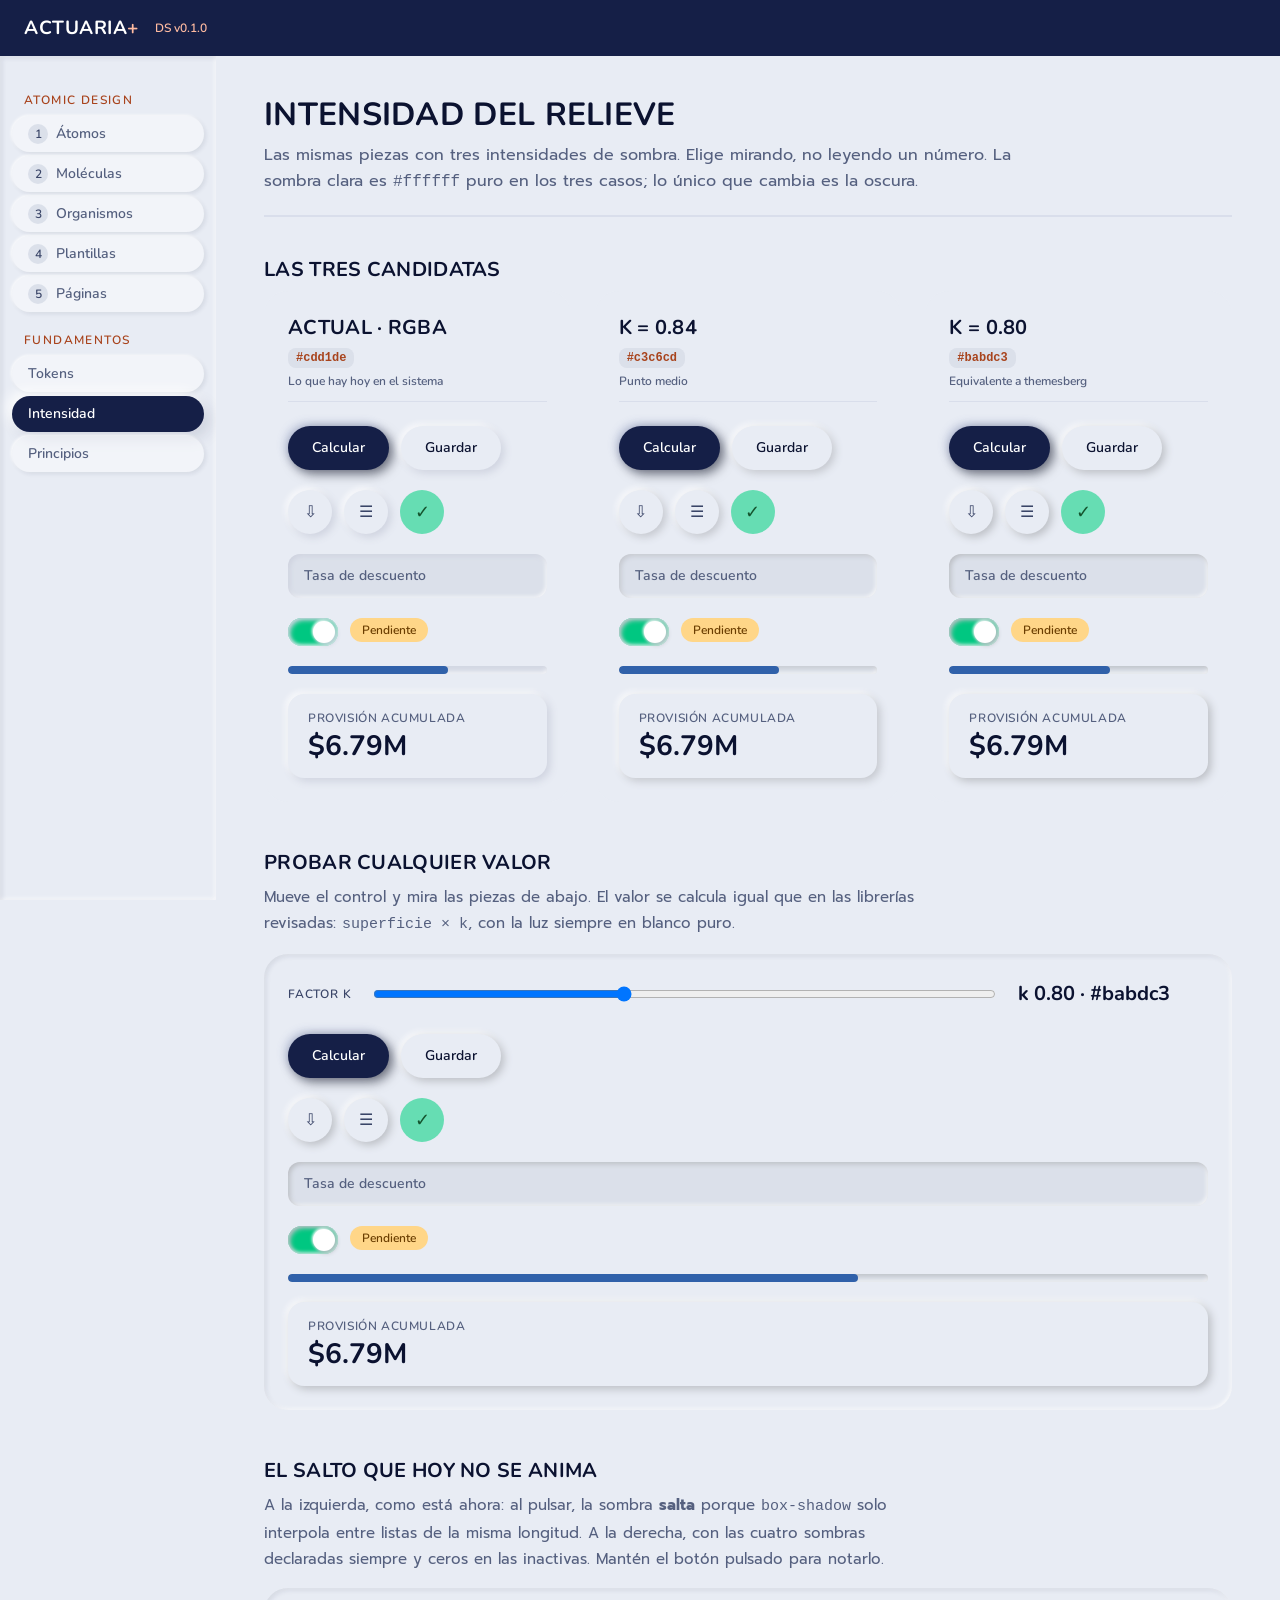
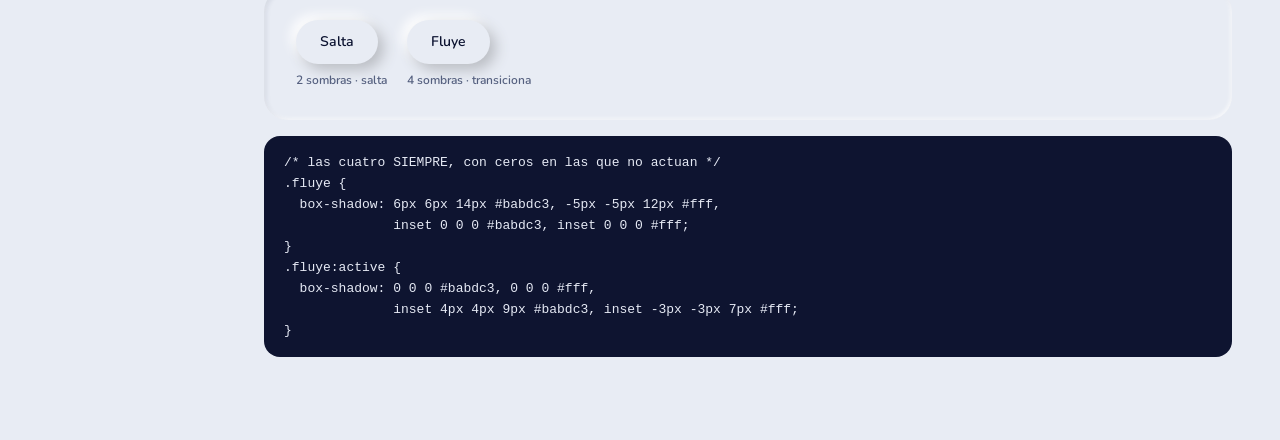
==== pages/00-intensidad.html @ 0835446d "docs: laboratorio de intensidad del relieve para decidir mirando Las mismas piezas (boton, icono, me" ====
<!doctype html>
<html lang="es">
<head>
<meta charset="utf-8">
<meta name="viewport" content="width=device-width, initial-scale=1">
<title>Intensidad · Actuaria+ Design System</title>
<link rel="preconnect" href="https://fonts.googleapis.com">
<link rel="preconnect" href="https://fonts.gstatic.com" crossorigin>
<link href="https://fonts.googleapis.com/css2?family=Nunito:wght@400;600;700;800;900&family=Prompt:wght@300;400;500;700&display=swap" rel="stylesheet">
<link rel="stylesheet" href="../css/00b-fuentes.css?v=eaa7ce03">
<link rel="stylesheet" href="../css/00-reset.css?v=e9a6c5a0">
<link rel="stylesheet" href="../css/01-tokens.css?v=1bdbc725">
<link rel="stylesheet" href="../css/02-atomos.css?v=1ed3111b">
<link rel="stylesheet" href="../css/90-escaparate.css?v=47f1fb61">
</head>
<body>
<a class="sr-only" href="#principal">Saltar al contenido</a>
<header class="esc-topbar">
  <a class="esc-marca" href="../index.html">ACTUARIA<span>+</span></a>
  <span class="esc-version">DS v0.1.0</span>
</header>
<div class="esc-shell">
  <nav class="esc-nav" aria-label="Capas del design system">
    <span class="esc-nav-tit">Atomic Design</span>
    <a class="esc-nav-link" href="../pages/01-atomos.html" data-capa="1"><b>1</b> Átomos</a>
    <a class="esc-nav-link" href="../pages/02-moleculas.html" data-capa="2"><b>2</b> Moléculas</a>
    <a class="esc-nav-link" href="../pages/03-organismos.html" data-capa="3"><b>3</b> Organismos</a>
    <a class="esc-nav-link" href="../pages/04-plantillas.html" data-capa="4"><b>4</b> Plantillas</a>
    <a class="esc-nav-link" href="../pages/05-paginas.html" data-capa="5"><b>5</b> Páginas</a>
    <span class="esc-nav-tit">Fundamentos</span>
    <a class="esc-nav-link" href="../pages/00-tokens.html">Tokens</a>
    <a class="esc-nav-link" href="../pages/00-intensidad.html">Intensidad</a>
    <a class="esc-nav-link" href="../docs/principios.html">Principios</a>
  </nav>
  <main class="esc-main" id="principal">
  <div class="esc-cabecera">
    <h1>Intensidad del relieve</h1>
    <p>Las mismas piezas con tres intensidades de sombra. Elige mirando, no leyendo un número.
       La sombra clara es <code>#ffffff</code> puro en los tres casos; lo único que cambia es la oscura.</p>
  </div>

  <style>
[data-k="actual"] {
  --sombra-solida: #cdd1de;
  --n-xs: 2px 2px 4px var(--sombra-solida), -1px -1px 3px #fff;
  --n-sm: 3px 3px 8px var(--sombra-solida), -2px -2px 6px #fff;
  --n-md: 6px 6px 14px var(--sombra-solida), -5px -5px 12px #fff;
  --n-in-sm: inset 2px 2px 5px var(--sombra-solida), inset -1px -1px 4px #fff;
  --n-in: inset 4px 4px 9px var(--sombra-solida), inset -3px -3px 7px #fff;
}
[data-k="k84"] {
  --sombra-solida: #c3c6cd;
  --n-xs: 2px 2px 4px var(--sombra-solida), -1px -1px 3px #fff;
  --n-sm: 3px 3px 8px var(--sombra-solida), -2px -2px 6px #fff;
  --n-md: 6px 6px 14px var(--sombra-solida), -5px -5px 12px #fff;
  --n-in-sm: inset 2px 2px 5px var(--sombra-solida), inset -1px -1px 4px #fff;
  --n-in: inset 4px 4px 9px var(--sombra-solida), inset -3px -3px 7px #fff;
}
[data-k="k80"] {
  --sombra-solida: #babdc3;
  --n-xs: 2px 2px 4px var(--sombra-solida), -1px -1px 3px #fff;
  --n-sm: 3px 3px 8px var(--sombra-solida), -2px -2px 6px #fff;
  --n-md: 6px 6px 14px var(--sombra-solida), -5px -5px 12px #fff;
  --n-in-sm: inset 2px 2px 5px var(--sombra-solida), inset -1px -1px 4px #fff;
  --n-in: inset 4px 4px 9px var(--sombra-solida), inset -3px -3px 7px #fff;
}
  .comp-rejilla { display: grid; grid-template-columns: repeat(3, 1fr); gap: var(--e-6); margin-bottom: var(--e-12); }
  .comp-col { padding: var(--e-6); border-radius: var(--r-lg); background: var(--sup-app); }
  .comp-cab { margin-bottom: var(--e-6); padding-bottom: var(--e-3); border-bottom: 1px solid var(--p-light); }
  .comp-cab h3 { font: var(--t-h3); color: var(--txt-fuerte); margin-bottom: 2px; }
  .comp-hex { display: inline-block; padding: 1px var(--e-2); border-radius: var(--r-sm);
    background: var(--sup-hundida); font: 600 12px/18px ui-monospace, monospace; color: var(--txt-acento); }
  .comp-nota { display: block; margin-top: var(--e-1); font: var(--t-ui-sm); color: var(--txt-debil); }
  .comp-fila { display: flex; flex-wrap: wrap; align-items: center; gap: var(--e-3); margin-bottom: var(--e-5); }
  .comp-tarjeta { display: flex; flex-direction: column; gap: var(--e-1); padding: var(--e-4) var(--e-5);
    border-radius: var(--r-md); background: var(--sup-app); box-shadow: var(--n-sm); }
  .comp-tarjeta strong { font: var(--t-ui-sm); color: var(--txt-debil); text-transform: uppercase; letter-spacing: .6px; }
  .comp-tarjeta .dato { font: var(--t-dato); color: var(--txt-fuerte); }
  .lab { padding: var(--e-6); border-radius: var(--r-lg); background: var(--sup-app); box-shadow: var(--n-in-sm); }
  .lab-ctl { display: flex; align-items: center; gap: var(--e-5); flex-wrap: wrap; margin-bottom: var(--e-6); }
  .lab-ctl input[type=range] { flex: 1; min-width: 240px; }
  .lab-val { font: var(--t-dato); font-size: 20px; color: var(--txt-fuerte); min-width: 190px; }
  @media (max-width: 1100px) { .comp-rejilla { grid-template-columns: 1fr; } }
  </style>

  <section class="ficha">
    <h2>Las tres candidatas</h2>
    <div class="comp-rejilla">
    <div class="comp-col" data-k="actual">
      <div class="comp-cab"><h3>Actual · rgba</h3><span class="comp-hex">#cdd1de</span><span class="comp-nota">Lo que hay hoy en el sistema</span></div>
      
      <div class="comp-fila">
        <button class="a-btn a-btn--principal">Calcular</button>
        <button class="a-btn">Guardar</button>
      </div>
      <div class="comp-fila">
        <button class="a-icono" aria-label="Descargar">&#8681;</button>
        <button class="a-icono" aria-label="Filtrar">&#9776;</button>
        <span class="a-medallon a-medallon--ok" aria-hidden="true">&#10003;</span>
      </div>
      <div class="comp-fila"><input class="a-campo" placeholder="Tasa de descuento"></div>
      <div class="comp-fila">
        <label class="a-interruptor"><input type="checkbox" checked><span class="pista"><span class="pulgar"></span></span></label>
        <span class="a-chip a-chip--aviso">Pendiente</span>
      </div>
      <div class="comp-fila"><div class="a-barra" style="width:100%"><i style="width:62%"></i></div></div>
      <div class="comp-tarjeta">
        <strong>Provisión acumulada</strong>
        <span class="dato">$6.79M</span>
      </div>
    </div>
    <div class="comp-col" data-k="k84">
      <div class="comp-cab"><h3>k = 0.84</h3><span class="comp-hex">#c3c6cd</span><span class="comp-nota">Punto medio</span></div>
      
      <div class="comp-fila">
        <button class="a-btn a-btn--principal">Calcular</button>
        <button class="a-btn">Guardar</button>
      </div>
      <div class="comp-fila">
        <button class="a-icono" aria-label="Descargar">&#8681;</button>
        <button class="a-icono" aria-label="Filtrar">&#9776;</button>
        <span class="a-medallon a-medallon--ok" aria-hidden="true">&#10003;</span>
      </div>
      <div class="comp-fila"><input class="a-campo" placeholder="Tasa de descuento"></div>
      <div class="comp-fila">
        <label class="a-interruptor"><input type="checkbox" checked><span class="pista"><span class="pulgar"></span></span></label>
        <span class="a-chip a-chip--aviso">Pendiente</span>
      </div>
      <div class="comp-fila"><div class="a-barra" style="width:100%"><i style="width:62%"></i></div></div>
      <div class="comp-tarjeta">
        <strong>Provisión acumulada</strong>
        <span class="dato">$6.79M</span>
      </div>
    </div>
    <div class="comp-col" data-k="k80">
      <div class="comp-cab"><h3>k = 0.80</h3><span class="comp-hex">#babdc3</span><span class="comp-nota">Equivalente a themesberg</span></div>
      
      <div class="comp-fila">
        <button class="a-btn a-btn--principal">Calcular</button>
        <button class="a-btn">Guardar</button>
      </div>
      <div class="comp-fila">
        <button class="a-icono" aria-label="Descargar">&#8681;</button>
        <button class="a-icono" aria-label="Filtrar">&#9776;</button>
        <span class="a-medallon a-medallon--ok" aria-hidden="true">&#10003;</span>
      </div>
      <div class="comp-fila"><input class="a-campo" placeholder="Tasa de descuento"></div>
      <div class="comp-fila">
        <label class="a-interruptor"><input type="checkbox" checked><span class="pista"><span class="pulgar"></span></span></label>
        <span class="a-chip a-chip--aviso">Pendiente</span>
      </div>
      <div class="comp-fila"><div class="a-barra" style="width:100%"><i style="width:62%"></i></div></div>
      <div class="comp-tarjeta">
        <strong>Provisión acumulada</strong>
        <span class="dato">$6.79M</span>
      </div>
    </div>
    </div>
  </section>

  <section class="ficha" id="lab">
    <h2>Probar cualquier valor</h2>
    <p class="resumen">Mueve el control y mira las piezas de abajo. El valor se calcula igual que en
       las librerías revisadas: <code>superficie &times; k</code>, con la luz siempre en blanco puro.</p>
    <div class="lab">
      <div class="lab-ctl">
        <label class="a-etiqueta" for="k" style="margin:0">Factor k</label>
        <input type="range" id="k" min="70" max="95" value="80" step="1">
        <span class="lab-val" id="salida">k 0.80 &middot; #babdc3</span>
      </div>
      <div data-k="lab" id="zona">
      <div class="comp-fila">
        <button class="a-btn a-btn--principal">Calcular</button>
        <button class="a-btn">Guardar</button>
      </div>
      <div class="comp-fila">
        <button class="a-icono" aria-label="Descargar">&#8681;</button>
        <button class="a-icono" aria-label="Filtrar">&#9776;</button>
        <span class="a-medallon a-medallon--ok" aria-hidden="true">&#10003;</span>
      </div>
      <div class="comp-fila"><input class="a-campo" placeholder="Tasa de descuento"></div>
      <div class="comp-fila">
        <label class="a-interruptor"><input type="checkbox" checked><span class="pista"><span class="pulgar"></span></span></label>
        <span class="a-chip a-chip--aviso">Pendiente</span>
      </div>
      <div class="comp-fila"><div class="a-barra" style="width:100%"><i style="width:62%"></i></div></div>
      <div class="comp-tarjeta">
        <strong>Provisión acumulada</strong>
        <span class="dato">$6.79M</span>
      </div></div>
    </div>
  </section>

  <section class="ficha">
    <h2>El salto que hoy no se anima</h2>
    <p class="resumen">A la izquierda, como está ahora: al pulsar, la sombra <strong>salta</strong> porque
       <code>box-shadow</code> solo interpola entre listas de la misma longitud. A la derecha, con las
       cuatro sombras declaradas siempre y ceros en las inactivas. Mantén el botón pulsado para notarlo.</p>
    <div class="lienzo">
      <div class="muestra"><button class="a-btn salta">Salta</button><span class="pie">2 sombras · salta</span></div>
      <div class="muestra"><button class="a-btn fluye">Fluye</button><span class="pie">4 sombras · transiciona</span></div>
    </div>
    <pre class="codigo">/* las cuatro SIEMPRE, con ceros en las que no actuan */
.fluye {
  box-shadow: 6px 6px 14px #babdc3, -5px -5px 12px #fff,
              inset 0 0 0 #babdc3, inset 0 0 0 #fff;
}
.fluye:active {
  box-shadow: 0 0 0 #babdc3, 0 0 0 #fff,
              inset 4px 4px 9px #babdc3, inset -3px -3px 7px #fff;
}</pre>
  </section>

  <style>
  .salta, .fluye { transition: box-shadow .35s ease; }
  .salta { box-shadow: 6px 6px 14px #babdc3, -5px -5px 12px #fff; }
  .salta:active { box-shadow: inset 4px 4px 9px #babdc3, inset -3px -3px 7px #fff; }
  .fluye { box-shadow: 6px 6px 14px #babdc3, -5px -5px 12px #fff, inset 0 0 0 #babdc3, inset 0 0 0 #fff; }
  .fluye:active { box-shadow: 0 0 0 #babdc3, 0 0 0 #fff, inset 4px 4px 9px #babdc3, inset -3px -3px 7px #fff; }
  </style>

  <script>
  (() => {
    const r = document.getElementById('k'), out = document.getElementById('salida'),
          zona = document.getElementById('zona');
    const SUP = [232, 236, 244];
    const pinta = () => {
      const k = r.value / 100;
      const c = '#' + SUP.map(v => Math.round(v * k).toString(16).padStart(2,'0')).join('');
      out.textContent = `k ${k.toFixed(2)} \u00b7 ${c}`;
      zona.style.setProperty('--sombra-solida', c);
      zona.style.setProperty('--n-xs', `2px 2px 4px ${c}, -1px -1px 3px #fff`);
      zona.style.setProperty('--n-sm', `3px 3px 8px ${c}, -2px -2px 6px #fff`);
      zona.style.setProperty('--n-md', `6px 6px 14px ${c}, -5px -5px 12px #fff`);
      zona.style.setProperty('--n-in-sm', `inset 2px 2px 5px ${c}, inset -1px -1px 4px #fff`);
      zona.style.setProperty('--n-in', `inset 4px 4px 9px ${c}, inset -3px -3px 7px #fff`);
    };
    r.addEventListener('input', pinta); pinta();
  })();
  </script>
  
  </main>
</div>
<script src="../js/ds.js?v=c3c2bbb3"></script>
<script>
  /* Marca el enlace de la pagina actual.
     Cuidado: en la raiz publicada la URL es /repo/ y pop() devuelve "",
     y ''.endsWith('') es true -> se marcaban TODOS los enlaces. Hay que
     normalizar el vacio a index.html antes de comparar. */
  (() => {
    const archivo = (location.pathname.split('/').pop() || 'index.html');
    document.querySelectorAll('.esc-nav-link').forEach(a => {
      const destino = a.getAttribute('href').split('/').pop() || 'index.html';
      if (destino === archivo) { a.classList.add('activo'); a.setAttribute('aria-current', 'page'); }
    });
  })();
</script>
</body>
</html>
---- css/00b-fuentes.css ----
/* ═══════════════════════════════════════════════════════════════════════
   ACTUARIA+ DS · 00b · FUENTES
   ───────────────────────────────────────────────────────────────────────
   Lemon Milk Pro es una fuente LICENCIADA. Se referencia desde el CDN de
   la marca, que sirve los .woff2 con Access-Control-Allow-Origin: *.
   NUNCA se copia el archivo a este repositorio: es publico.

   Nunito y Prompt son libres (Google Fonts) y se cargan desde alli.
   Sin Lemon Milk, el fallback de titulos es Nunito Black (900) — nunca una
   sans generica y nunca Nunito Sans, que es otra familia distinta.
   ═══════════════════════════════════════════════════════════════════════ */
@font-face{font-family:'Lemon Milk Pro';src:url('https://webflow-files-prod.global.ssl.fastly.net/6967c96e0fba2ea4f94d3c69/fonts/6aeba20ae9d18b17fe9e2840-lemon-milk-pro-400.woff2') format('woff2');font-weight:400;font-display:swap;}
@font-face{font-family:'Lemon Milk Pro';src:url('https://webflow-files-prod.global.ssl.fastly.net/6967c96e0fba2ea4f94d3c69/fonts/6aeba20aeaadc3f75487f9b9-lemon-milk-pro-500.woff2') format('woff2');font-weight:500;font-display:swap;}
@font-face{font-family:'Lemon Milk Pro';src:url('https://webflow-files-prod.global.ssl.fastly.net/6967c96e0fba2ea4f94d3c69/fonts/6aeba20a563b6dd8d197f85f-lemon-milk-pro-700.woff2') format('woff2');font-weight:700;font-display:swap;}
/* No existe peso 800: el navegador lo sintetiza desde el 700. */
@font-face{font-family:'Lemon Milk Pro';src:url('https://webflow-files-prod.global.ssl.fastly.net/6967c96e0fba2ea4f94d3c69/fonts/6aeba20a563b6dd8d197f85f-lemon-milk-pro-700.woff2') format('woff2');font-weight:800 900;font-display:swap;}
---- css/01-tokens.css ----
/* ═══════════════════════════════════════════════════════════════════════
   ACTUARIA+ DESIGN SYSTEM · 01 · TOKENS
   ───────────────────────────────────────────────────────────────────────
   Tres capas, en este orden y sin saltarse ninguna:

     1. PRIMITIVO  el valor crudo del brandbook. Nunca se usa directamente
                   en un componente.
     2. SEMANTICO  el rol: que significa ese valor en una interfaz.
     3. COMPONENTE se define junto al componente, en su propio archivo.

   Regla del brandbook, literal:
   «Si un color, fuente o valor no aparece en tokens.json o en /brand,
    NO es de marca: no lo inventes.»
   ═══════════════════════════════════════════════════════════════════════ */

:root {

  /* ── 1 · PRIMITIVO · marca ───────────────────────────────────────── */
  --p-navy:          #151F47;   /* Pantone 2766 C · institucional */
  --p-azul:          #3061AA;  /* Pantone 7455 C · secundario    */
  --p-naranja:       #DF5E2D;  /* Pantone 7579 C · acento        */
  --p-surface:       #E8ECF4;    /* superficie base                */
  --p-light:         #D9DEEB;  /* neutro claro                   */
  --p-white:         #FFFFFF;
  --p-naranja-soft:  #FFBBA1;  /* naranja legible sobre navy     */

  /* ── 1 · PRIMITIVO · estados (niveles 500 y 100 del brandbook) ───── */
  --p-success-500: #00C781;  --p-success-100: #66DDB3;
  --p-warning-500: #FFBB38;  --p-warning-100: #FFD688;
  --p-danger-500:  #FF4040;  --p-danger-100:  #FF8C8C;
  --p-info-500:    #3C76F1;  --p-info-100:    #ECF1FE;

  /* ── 1 · PRIMITIVO · escala de superficie ────────────────────────────
     Derivada mezclando la superficie de marca hacia el navy de marca.
     No son colores nuevos: son la misma pareja en distinta proporcion. */
  --p-sup-0:  var(--p-white);
  --p-sup-1:  #E8ECF4;
  --p-sup-2:  #dbe0ea;
  --p-sup-3:  #cfd3df;
  --p-sup-4:  #c2c7d5;

  /* ── 2 · SEMANTICO · superficies ─────────────────────────────────── */
  --sup-app:      var(--p-sup-1);   /* lienzo de la aplicacion     */
  --sup-elevada:  var(--p-sup-0);   /* tarjeta que sobresale       */
  --sup-hundida:  var(--p-sup-2);   /* pozo: campos, carriles      */
  --sup-inversa:  var(--p-navy);    /* barras, cabeceras oscuras   */

  /* ── 2 · SEMANTICO · texto ───────────────────────────────────────────
     Ratios medidos CONTRA --sup-app (#E8ECF4), que es donde vive el texto.
     Ojo: el mismo naranja da 6.03 sobre blanco y 5.09 sobre la superficie.
     Un ratio sin decir contra que fondo se midio no significa nada. */
  --txt-fuerte:   #0B1230;   /* 15.5:1 */
  --txt-medio:    #3A4568;   /*  7.9:1 */
  --txt-debil:    #55607F;   /*  5.3:1 */
  --txt-inverso:  var(--p-white);
  --txt-acento:   #A8431C;   /*  5.1:1 — naranja legible como TEXTO */
  --txt-enlace:   #1D3F8F;   /*  8.2:1 */

  /* ── 2 · SEMANTICO · estados como TEXTO (los 500 no sirven) ─────── */
  --txt-ok:    #14532D;
  --txt-aviso: #6B3E00;
  --txt-error: #7D1919;
  --txt-info:  #1D3F8F;

  /* ── 2 · SEMANTICO · rellenos de estado, SIEMPRE opacos ──────────────
     Un relleno con alpha hereda la superficie de debajo y su contraste
     cambia solo: el mismo chip medido daba 8:1 sobre claro y 1.3:1 sobre
     navy. Opaco = contraste estable en cualquier fondo. */
  --fill-ok:    var(--p-success-100);
  --fill-aviso: var(--p-warning-100);
  --fill-error: var(--p-danger-100);
  --fill-info:  var(--p-info-100);
  --fill-neutro: var(--p-light);

  /* ── 2 · SEMANTICO · tipografia ──────────────────────────────────────
     Tres familias con roles que NO son intercambiables.
     Lemon Milk Pro es licenciada: se referencia desde el CDN de la marca,
     no se redistribuye. Sin ella, el fallback es Nunito Black (nunca una
     sans generica, nunca Nunito Sans, que es otra familia). */
  --ff-display: 'Lemon Milk Pro', 'Nunito', system-ui, sans-serif;  /* TITULOS, siempre en mayusculas */
  --ff-ui:      'Nunito', system-ui, sans-serif;                     /* interfaz, etiquetas, botones   */
  --ff-cuerpo:  'Prompt', Georgia, serif;                            /* parrafos                       */

  /* ── 2 · SEMANTICO · escala tipografica (mayor tercera, 1.25) ────── */
  --t-display: 700 40px/46px var(--ff-display);
  --t-h1:      700 32px/38px var(--ff-display);
  --t-h2:      700 25px/31px var(--ff-display);
  --t-h3:      700 20px/26px var(--ff-ui);
  --t-ui-lg:   600 16px/24px var(--ff-ui);
  --t-ui:      600 14px/20px var(--ff-ui);
  --t-ui-sm:   600 12px/16px var(--ff-ui);
  --t-cuerpo:  400 16px/26px var(--ff-cuerpo);
  --t-dato:    700 28px/32px var(--ff-display);   /* cifras de KPI */

  /* ── 1 · PRIMITIVO · espacio (base 4) ────────────────────────────── */
  --e-1: 4px;   --e-2: 8px;   --e-3: 12px;  --e-4: 16px;  --e-5: 20px;
  --e-6: 24px;  --e-8: 32px;  --e-10: 40px; --e-12: 48px; --e-14: 56px;
  --e-16: 64px; --e-20: 80px; --e-24: 96px;

  /* ── 1 · PRIMITIVO · radios ──────────────────────────────────────── */
  --r-sm: 8px;  --r-md: 16px;  --r-lg: 24px;  --r-xl: 32px;
  --r-pill: 999px;  --r-circle: 50%;

  /* ── 2 · SEMANTICO · la FORMA tambien dice la funcion ────────────────
     Segunda senal, independiente del relieve, para que la distincion
     sobreviva aunque alguien toque las sombras:

       PILDORA COMPLETA  -> se pulsa   (boton, boton de icono)
       RECTANGULO SUAVE  -> se escribe (campo, select, area de texto)

     12px sobre una altura de 44px: las esquinas se ablandan pero la caja
     sigue leyendose rectangular, que es lo que el ojo asocia a "aqui se
     escribe". A 22px (media altura) seria una pildora y competiria con
     los botones. */
  --r-campo: 12px;

  /* ── 3 · NEUMORFISMO · la luz viene de arriba-izquierda ──────────────
     Dos sombras SIEMPRE y en pareja: una clara arriba-izquierda y una
     oscura abajo-derecha. Una sola sombra es Material, no neumorfismo.
     La oscura se tinta con el NAVY DE MARCA (21,31,71), no con un gris
     azulado generico: el brandbook prohibe inventar color. */
  --luz:    255,255,255;
  --sombra: 21,31,71;

  /* relieve: sobresale -> se puede pulsar */
  --n-xs: 2px 2px 4px rgba(var(--sombra),.09), -1px -1px 3px rgba(var(--luz),.85);
  --n-sm: 3px 3px 8px rgba(var(--sombra),.10), -2px -2px 6px rgba(var(--luz),.90);
  --n-md: 6px 6px 16px rgba(var(--sombra),.13), -5px -5px 13px rgba(var(--luz),.92);
  --n-lg: 10px 10px 28px rgba(var(--sombra),.16), -8px -8px 22px rgba(var(--luz),.95);

  /* hundido: se mete -> campo, carril, superficie pasiva */
  --n-in-sm: inset 2px 2px 5px rgba(var(--sombra),.10), inset -1px -1px 4px rgba(var(--luz),.90);
  --n-in:    inset 4px 4px 9px rgba(var(--sombra),.13), inset -3px -3px 7px rgba(var(--luz),.92);

  /* sobre superficie oscura la luz blanca no existe: se usa un navy claro */
  --n-dark:    4px 4px 11px rgba(4,8,24,.55), -3px -3px 9px rgba(86,104,165,.26);
  --n-in-dark: inset 3px 3px 8px rgba(4,8,24,.55), inset -2px -2px 6px rgba(86,104,165,.24);

  /* ── 3 · Movimiento ──────────────────────────────────────────────── */
  --mov-rapido: .14s cubic-bezier(.4,0,.2,1);
  --mov-medio:  .24s cubic-bezier(.4,0,.2,1);

  /* ── 3 · Capas ───────────────────────────────────────────────────── */
  --z-base: 0; --z-pegajoso: 100; --z-cabecera: 200;
  --z-capa: 300; --z-modal: 400; --z-aviso: 500;
}

@media (prefers-reduced-motion: reduce) {
  :root { --mov-rapido: 0s; --mov-medio: 0s; }
}
---- css/02-atomos.css ----
/* ═══════════════════════════════════════════════════════════════════════
   ACTUARIA+ DS · 02 · ATOMOS
   ───────────────────────────────────────────────────────────────────────
   Un atomo no se puede dividir sin perder su funcion: un boton, una
   etiqueta, un campo, un icono. No contiene otros componentes del sistema.

   LEY DE RELIEVE — vale para todo el sistema, sin excepciones:
     RELIEVE  = se puede pulsar
     HUNDIDO  = acepta entrada (campo) o es un carril
     PLANO    = informativo; no se pulsa, no se escribe
   Si todo sobresale, el relieve deja de significar nada.
   ═══════════════════════════════════════════════════════════════════════ */

/* ── a-btn · Boton ───────────────────────────────────────────────────────
   Pildora siempre. El radio pequeno no distingue lo cliqueable de lo que
   no lo es, y en una plataforma densa esa distincion es el 80% de la
   usabilidad. */
.a-btn {
  display: inline-flex; align-items: center; justify-content: center;
  gap: var(--e-2);
  align-self: flex-start; width: fit-content; max-width: 100%;
  min-height: 44px; padding: 0 var(--e-6);
  border-radius: var(--r-pill);
  background: var(--sup-app);
  color: var(--txt-fuerte);
  font: var(--t-ui);
  cursor: pointer;
  box-shadow: var(--n-sm);
  transition: box-shadow var(--mov-rapido), transform var(--mov-rapido);
}
.a-btn:hover    { box-shadow: var(--n-md); }
.a-btn:active   { box-shadow: var(--n-in-sm); transform: translateY(1px); }
.a-btn[disabled],
.a-btn[aria-disabled="true"] {
  box-shadow: none; background: var(--sup-hundida);
  color: var(--txt-debil); cursor: not-allowed; opacity: .7;
}

/* Variante principal: la accion de sistema. Navy solido. */
.a-btn--principal {
  background: var(--p-navy); color: var(--txt-inverso);
  box-shadow: var(--n-dark);
}
.a-btn--principal:hover  { box-shadow: 5px 5px 14px rgba(4,8,24,.6), -4px -4px 11px rgba(86,104,165,.3); }
.a-btn--principal:active { box-shadow: var(--n-in-dark); }

/* Variante de acento: UNA por pantalla, y solo para la accion comercial.
   El naranja de marca no sostiene texto blanco (3.7:1), asi que el relleno
   es el naranja legible como texto, no el naranja puro. */
.a-btn--acento {
  background: var(--txt-acento); color: var(--txt-inverso);
  box-shadow: var(--n-sm);
}

/* Variante fantasma: descartar, cancelar. Sigue teniendo relieve porque
   sigue siendo pulsable. */
.a-btn--fantasma { background: transparent; box-shadow: var(--n-xs); color: var(--txt-medio); }

.a-btn--sm { min-height: 34px; padding: 0 var(--e-4); font: var(--t-ui-sm); }
.a-btn--lg { min-height: 52px; padding: 0 var(--e-8); font: var(--t-ui-lg); }
.a-btn--bloque { width: 100%; align-self: stretch; }

/* ── a-icono · BOTON de solo icono ─────────────────────────────────────
   Es un BOTON: se pulsa. Por eso lleva relieve y por eso exige aria-label.
   Circulo perfecto; el aspect-ratio evita el ovalo cuando el icono crece.

   Si lo que quieres es un icono que solo INFORMA (el de una tarjeta de
   KPI, el de una fila de estado), no uses esto: usa .a-medallon. Un
   circulo con relieve invita a pulsarlo, y si no pasa nada el usuario
   cree que la interfaz esta rota. */
.a-icono {
  display: inline-flex; align-items: center; justify-content: center;
  width: 44px; aspect-ratio: 1; padding: 0;
  border-radius: var(--r-circle);
  background: var(--sup-app); color: var(--txt-medio);
  cursor: pointer; box-shadow: var(--n-sm);
  transition: box-shadow var(--mov-rapido);
}
.a-icono:hover  { box-shadow: var(--n-md); color: var(--txt-fuerte); }
.a-icono:active { box-shadow: var(--n-in-sm); }
.a-icono--sm { width: 34px; }

/* Red de seguridad: si .a-icono acaba en un <span> o un <div>, no es
   pulsable, asi que se aplana solo en vez de mentir. Mas vale que se vea
   plano de mas a que el usuario pulse algo que no responde. */
span.a-icono, div.a-icono, i.a-icono {
  box-shadow: none; cursor: default; background: var(--fill-neutro);
}

/* ── a-campo · Entrada de texto ────────────────────────────────────────
   Dos senales a la vez, y ninguna depende de la otra:
     HUNDIDO            -> en neumorfismo el campo es un pozo donde se
                           deposita el dato
     RECTANGULO SUAVE   -> la pildora completa queda reservada a los
                           botones; un campo con forma de pildora compite
                           visualmente con ellos
   Asi, aunque alguien aplane las sombras, la forma sigue diciendo que
   esto se escribe y no se pulsa. */
.a-campo {
  width: 100%; min-height: 44px; padding: 0 var(--e-4);
  border: 0; border-radius: var(--r-campo);
  background: var(--sup-hundida); color: var(--txt-fuerte);
  font: var(--t-ui);
  box-shadow: var(--n-in-sm);
  transition: box-shadow var(--mov-rapido);
}
.a-campo::placeholder { color: var(--txt-debil); }
.a-campo:focus { box-shadow: var(--n-in), 0 0 0 2px var(--p-azul); outline: none; }
.a-campo[aria-invalid="true"] { box-shadow: var(--n-in-sm), 0 0 0 2px var(--p-danger-500); }
textarea.a-campo { min-height: 104px; padding: var(--e-3) var(--e-4); border-radius: var(--r-campo); resize: vertical; }

/* ── a-etiqueta · Label de formulario ──────────────────────────────── */
.a-etiqueta {
  display: block; margin-bottom: var(--e-2);
  font: var(--t-ui-sm); color: var(--txt-medio);
  text-transform: uppercase; letter-spacing: .8px;
}
.a-etiqueta[data-obligatorio]::after { content: " *"; color: var(--txt-error); }

/* ── a-chip · Etiqueta informativa ─────────────────────────────────────
   PLANO y OPACO. No se pulsa, asi que no sobresale. El relleno es opaco
   porque un tinte con alpha hereda el fondo y su contraste cambia solo. */
.a-chip {
  display: inline-flex; align-items: center; gap: var(--e-1);
  align-self: flex-start; width: fit-content; max-width: 100%;
  padding: var(--e-1) var(--e-3);
  border-radius: var(--r-pill);
  background: var(--fill-neutro); color: var(--txt-medio);
  font: var(--t-ui-sm);
  box-shadow: none; cursor: default;
}
.a-chip--ok    { background: var(--fill-ok);    color: var(--txt-ok); }
.a-chip--aviso { background: var(--fill-aviso); color: var(--txt-aviso); }
.a-chip--error { background: var(--fill-error); color: var(--txt-error); }
.a-chip--info  { background: var(--fill-info);  color: var(--txt-info); }
/* ...salvo que de verdad sea pulsable (un filtro, por ejemplo) */
a.a-chip, button.a-chip, .a-chip[data-pulsable] { box-shadow: var(--n-xs); cursor: pointer; }

/* ── a-punto · Indicador de estado ─────────────────────────────────────
   Nunca va solo: el color no es informacion accesible por si mismo. */
.a-punto { display: inline-block; width: 8px; height: 8px; border-radius: var(--r-circle); background: var(--txt-debil); }
.a-punto--ok    { background: var(--p-success-500); }
.a-punto--aviso { background: var(--p-warning-500); }
.a-punto--error { background: var(--p-danger-500); }
.a-punto--info  { background: var(--p-info-500); }

/* ── a-interruptor · Switch ───────────────────────────────────────────
   Carril hundido, pulsador en relieve: el pulgar sobresale del canal. */
.a-interruptor { display: inline-flex; align-items: center; cursor: pointer; }
.a-interruptor input { position: absolute; opacity: 0; width: 0; height: 0; }
.a-interruptor .pista {
  position: relative; width: 50px; height: 28px;
  border-radius: var(--r-pill); background: var(--sup-hundida);
  box-shadow: var(--n-in-sm); transition: background var(--mov-medio);
}
.a-interruptor .pulgar {
  position: absolute; top: 3px; left: 3px; width: 22px; height: 22px;
  border-radius: var(--r-circle); background: var(--sup-elevada);
  box-shadow: var(--n-xs); transition: transform var(--mov-medio);
}
.a-interruptor input:checked + .pista { background: var(--p-success-500); }
.a-interruptor input:checked + .pista .pulgar { transform: translateX(22px); }
.a-interruptor input:focus-visible + .pista { outline: 2px solid var(--p-azul); outline-offset: 3px; }

/* ── a-casilla · Checkbox ─────────────────────────────────────────────
   Sin marcar es un pozo; marcada sobresale. */
.a-casilla { display: inline-flex; align-items: center; gap: var(--e-2); cursor: pointer; font: var(--t-ui); }
.a-casilla input { position: absolute; opacity: 0; width: 0; height: 0; }
.a-casilla .caja {
  display: grid; place-items: center; width: 24px; height: 24px;
  border-radius: var(--r-sm); background: var(--sup-hundida);
  box-shadow: var(--n-in-sm); color: transparent;
  font-size: 13px; transition: box-shadow var(--mov-rapido), color var(--mov-rapido);
}
.a-casilla input:checked + .caja { background: var(--p-navy); color: var(--txt-inverso); box-shadow: var(--n-xs); }
.a-casilla input:focus-visible + .caja { outline: 2px solid var(--p-azul); outline-offset: 3px; }

/* ── a-barra · Barra de progreso ─────────────────────────────────────── */
.a-barra { height: 8px; border-radius: var(--r-pill); background: var(--sup-hundida); box-shadow: var(--n-in-sm); overflow: hidden; }
.a-barra > i { display: block; height: 100%; border-radius: var(--r-pill); background: var(--p-azul); transition: width var(--mov-medio); }

/* ── a-enlace ────────────────────────────────────────────────────────── */
.a-enlace { color: var(--txt-enlace); text-decoration: underline; text-underline-offset: 3px; cursor: pointer; }
.a-enlace:hover { color: var(--p-navy); }

/* ── a-esqueleto · Carga ─────────────────────────────────────────────── */
.a-esqueleto { border-radius: var(--r-sm); background: var(--sup-hundida); box-shadow: var(--n-in-sm); position: relative; overflow: hidden; }
.a-esqueleto::after {
  content: ""; position: absolute; inset: 0;
  background: linear-gradient(90deg, transparent, rgba(255,255,255,.65), transparent);
  animation: brillo 1.4s infinite;
}
@keyframes brillo { to { transform: translateX(100%); } }
@media (prefers-reduced-motion: reduce) { .a-esqueleto::after { animation: none; } }

/* ── a-select · Desplegable ────────────────────────────────────────────
   Es entrada, no accion: misma forma y mismo relieve que el campo. */
.a-select {
  width: 100%; min-height: 44px; padding: 0 var(--e-10) 0 var(--e-4);
  border: 0; border-radius: var(--r-campo);
  background: var(--sup-hundida); color: var(--txt-fuerte);
  font: var(--t-ui);
  box-shadow: var(--n-in-sm);
  cursor: pointer;
  appearance: none;
  background-image: linear-gradient(45deg, transparent 50%, var(--txt-medio) 50%),
                    linear-gradient(135deg, var(--txt-medio) 50%, transparent 50%);
  background-position: calc(100% - 22px) 20px, calc(100% - 16px) 20px;
  background-size: 6px 6px, 6px 6px;
  background-repeat: no-repeat;
}
.a-select:focus { box-shadow: var(--n-in), 0 0 0 2px var(--p-azul); outline: none; }

/* ── a-medallon · Icono INFORMATIVO ────────────────────────────────────
   Circulo plano. No se pulsa, no tiene relieve, no tiene cursor de mano.
   Es el contenedor del icono de una tarjeta de KPI o de una fila de
   estado: acompana al dato, no ofrece una accion.

   Si el icono aporta significado, el texto de al lado debe repetirlo:
   el color y la forma por si solos no son informacion accesible. Si es
   puramente decorativo, marcarlo aria-hidden="true" para que el lector
   de pantalla no lo anuncie. */
.a-medallon {
  display: inline-grid; place-items: center;
  width: 44px; aspect-ratio: 1;
  border-radius: var(--r-circle);
  background: var(--fill-neutro); color: var(--txt-medio);
  font-size: 18px;
  box-shadow: none; cursor: default;
}
.a-medallon--ok    { background: var(--fill-ok);    color: var(--txt-ok); }
.a-medallon--aviso { background: var(--fill-aviso); color: var(--txt-aviso); }
.a-medallon--error { background: var(--fill-error); color: var(--txt-error); }
.a-medallon--info  { background: var(--fill-info);  color: var(--txt-info); }
.a-medallon--marca { background: var(--p-navy);     color: var(--txt-inverso); }
.a-medallon--sm { width: 32px; font-size: 14px; }
.a-medallon--lg { width: 56px; font-size: 24px; }
---- css/90-escaparate.css ----
/* ═══════════════════════════════════════════════════════════════════════
   ACTUARIA+ DS · 90 · ESCAPARATE
   Chrome del catalogo. NO forma parte del sistema: vive aparte a proposito
   para que nadie copie estilos de documentacion dentro de un producto.
   ═══════════════════════════════════════════════════════════════════════ */
.esc-topbar {
  position: sticky; top: 0; z-index: var(--z-cabecera);
  display: flex; align-items: center; gap: var(--e-4);
  height: 56px; padding: 0 var(--e-6);
  background: var(--p-navy); color: var(--txt-inverso);
}
.esc-marca { font: 700 19px/1 var(--ff-display); letter-spacing: .5px; color: var(--txt-inverso); text-decoration: none; }
.esc-marca span { color: var(--p-naranja-soft); }
.esc-version { font: var(--t-ui-sm); color: var(--p-naranja-soft); }

.esc-shell { display: flex; align-items: flex-start; }

.esc-nav {
  position: sticky; top: 56px; flex: 0 0 216px;
  height: calc(100vh - 56px); overflow-y: auto;
  padding: var(--e-5) var(--e-3);
  background: var(--sup-app); box-shadow: var(--n-in-sm);
}
.esc-nav-tit {
  display: block; padding: var(--e-4) var(--e-3) var(--e-1);
  font: var(--t-ui-sm); color: var(--txt-acento);
  text-transform: uppercase; letter-spacing: 1.4px;
}
.esc-nav-link {
  display: flex; align-items: center; gap: var(--e-2);
  margin: var(--e-1) 0; padding: var(--e-2) var(--e-4);
  border-radius: var(--r-pill);
  background: rgba(255,255,255,.42); color: var(--txt-debil);
  font: var(--t-ui); text-decoration: none;
  box-shadow: var(--n-xs);
  transition: background var(--mov-rapido), color var(--mov-rapido), box-shadow var(--mov-rapido);
}
.esc-nav-link b {
  display: grid; place-items: center; width: 20px; height: 20px;
  border-radius: var(--r-circle); background: var(--sup-hundida);
  font: var(--t-ui-sm); color: var(--txt-medio);
}
.esc-nav-link:hover { background: #fff; color: var(--txt-fuerte); box-shadow: var(--n-sm); }
.esc-nav-link.activo { background: var(--p-navy); color: var(--txt-inverso); box-shadow: var(--n-md); }
.esc-nav-link.activo b { background: var(--p-naranja-soft); color: var(--p-navy); }

.esc-main { flex: 1; min-width: 0; padding: var(--e-10) var(--e-12); max-width: 1180px; }

.esc-cabecera { margin-bottom: var(--e-10); padding-bottom: var(--e-5); border-bottom: 2px solid var(--p-light); }
.esc-cabecera h1 { font: var(--t-h1); color: var(--txt-fuerte); margin-bottom: var(--e-2); }
.esc-cabecera p { font: var(--t-cuerpo); color: var(--txt-debil); max-width: 68ch; }

/* Ficha de componente: el bloque que se repite por cada atomo/molecula */
.ficha { margin-bottom: var(--e-12); }
.ficha > h2 { font: var(--t-h3); color: var(--txt-fuerte); margin-bottom: var(--e-2); text-transform: uppercase; }
.ficha > .resumen { font: var(--t-cuerpo); font-size: 15px; color: var(--txt-debil); margin-bottom: var(--e-4); max-width: 68ch; }
.ficha .clase { display: inline-block; margin-bottom: var(--e-4); padding: 2px var(--e-2);
  border-radius: var(--r-sm); background: var(--sup-hundida); color: var(--txt-acento);
  font: 600 12px/18px ui-monospace, monospace; }

.lienzo {
  display: flex; flex-wrap: wrap; align-items: center; gap: var(--e-5);
  padding: var(--e-8); border-radius: var(--r-lg);
  background: var(--sup-app); box-shadow: var(--n-in-sm);
}
.lienzo--col { flex-direction: column; align-items: flex-start; }
.lienzo--oscuro { background: var(--p-navy); box-shadow: var(--n-in-dark); }

.muestra { display: flex; flex-direction: column; align-items: flex-start; gap: var(--e-2); }
.muestra > .pie { font: var(--t-ui-sm); color: var(--txt-debil); }
.lienzo--oscuro .muestra > .pie { color: var(--p-naranja-soft); }

/* Reglas de uso: lo que un dev necesita saber sin leer el CSS */
.reglas { display: grid; grid-template-columns: 1fr 1fr; gap: var(--e-5); margin-top: var(--e-5); }
.regla { padding: var(--e-4) var(--e-5); border-radius: var(--r-md); background: var(--sup-elevada); box-shadow: var(--n-sm); }
.regla h3 { font: var(--t-ui); color: var(--txt-fuerte); margin-bottom: var(--e-2); text-transform: uppercase; letter-spacing: .6px; }
.regla ul { font: var(--t-cuerpo); font-size: 14px; line-height: 23px; padding-left: var(--e-5); list-style: disc; }
.regla--si { border-left: 4px solid var(--p-success-500); }
.regla--no { border-left: 4px solid var(--p-danger-500); }

.codigo {
  margin-top: var(--e-4); padding: var(--e-4) var(--e-5);
  border-radius: var(--r-md); background: #0E1430; color: #E6EAF5;
  font: 400 13px/21px ui-monospace, monospace; overflow-x: auto; white-space: pre;
}
@media (max-width: 900px) {
  .esc-nav { display: none; }
  .esc-main { padding: var(--e-6) var(--e-5); }
  .reglas { grid-template-columns: 1fr; }
}
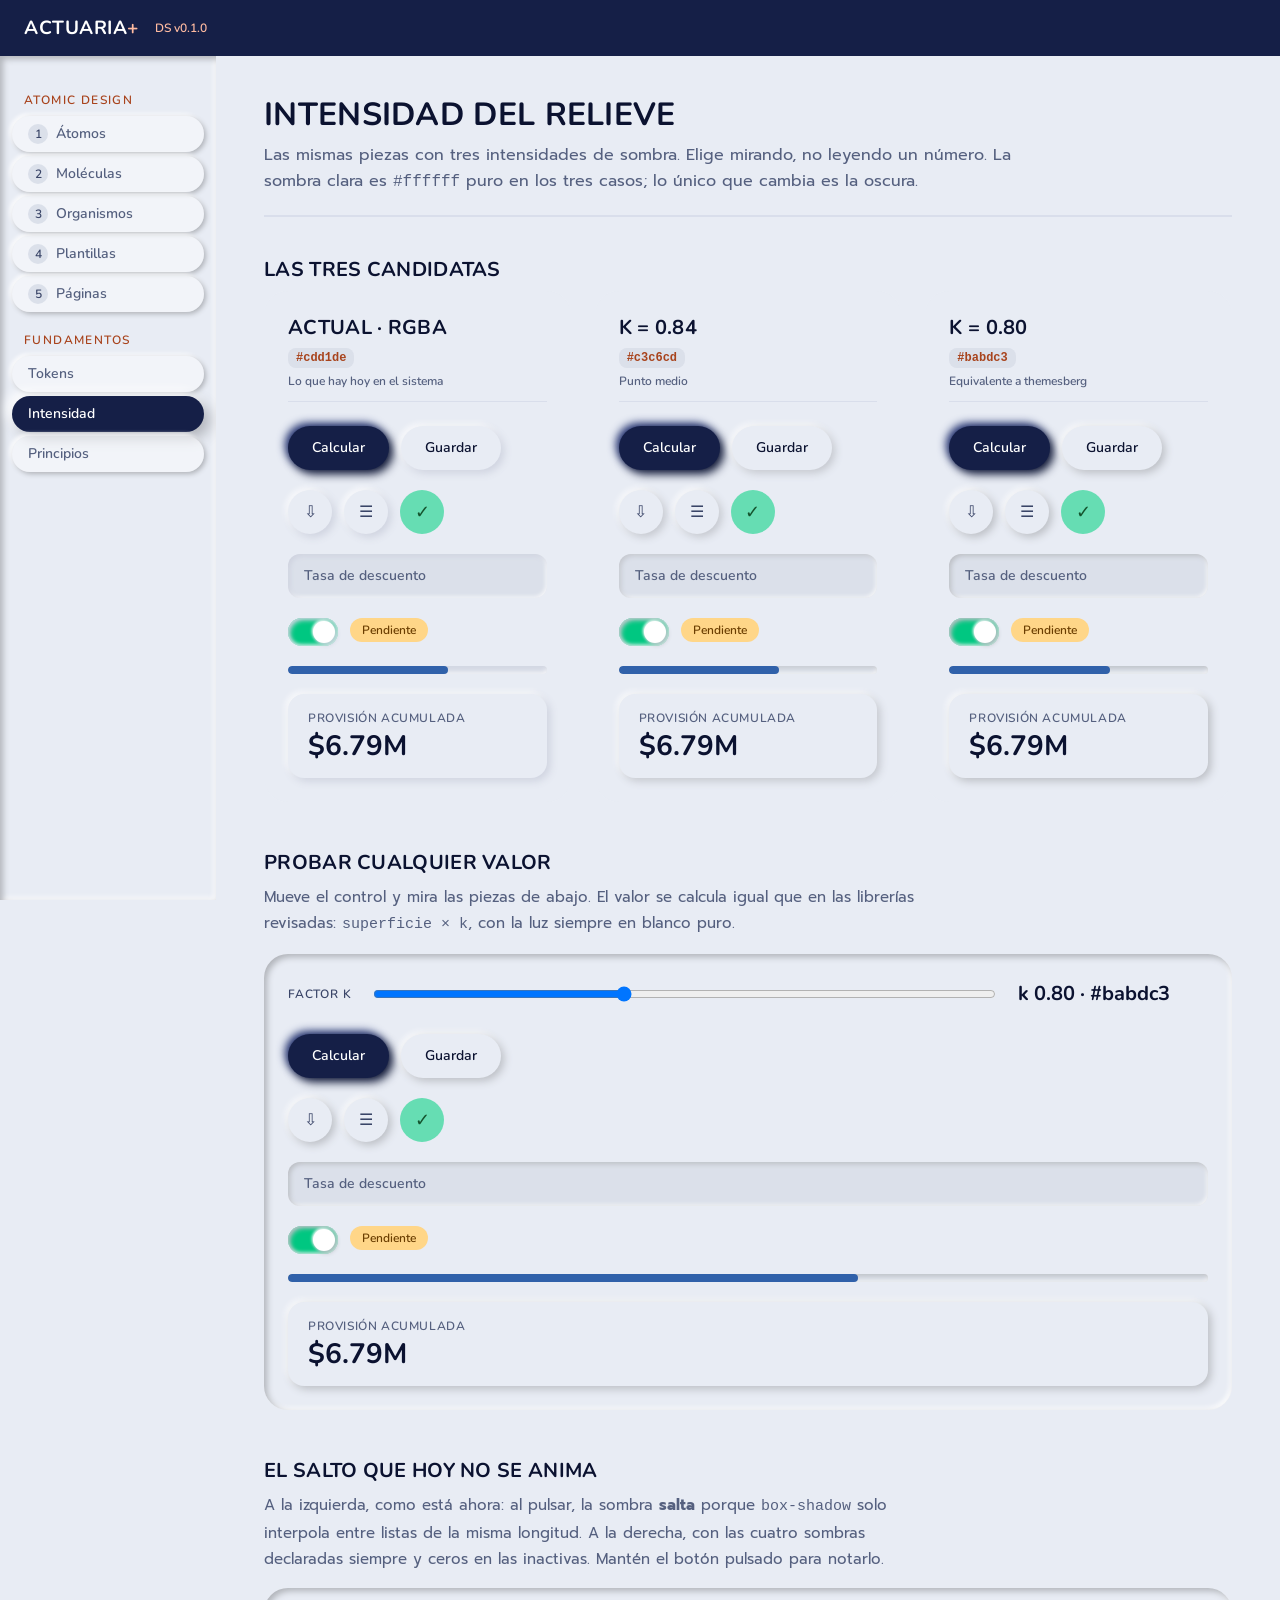
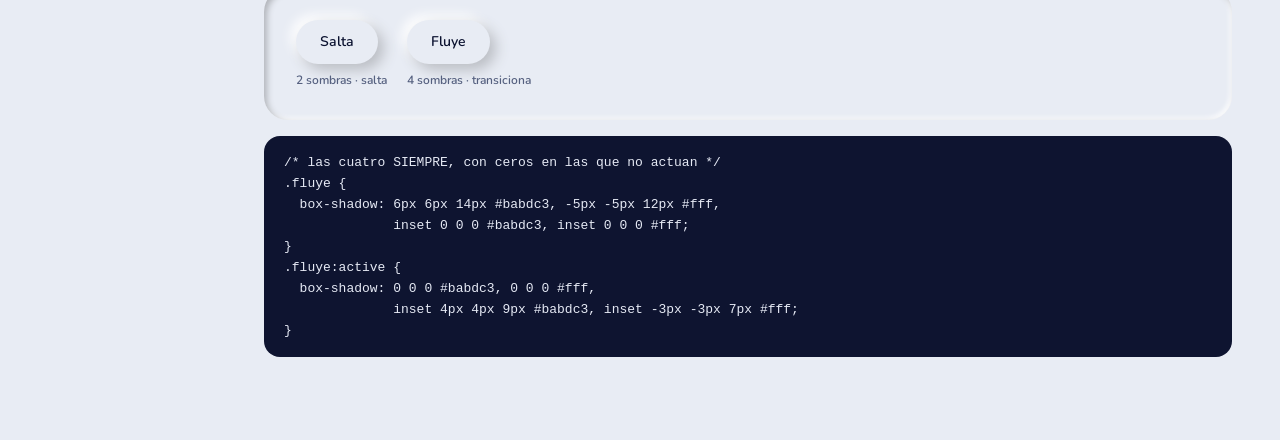
==== commit 5be71a82: "feat(tokens): relieve a k=0.76 en color solido, con las cuatro sombras Decision del equipo tras comp" ====
--- a/pages/00-intensidad.html
+++ b/pages/00-intensidad.html
@@ -9,8 +9,8 @@
 <link href="https://fonts.googleapis.com/css2?family=Nunito:wght@400;600;700;800;900&family=Prompt:wght@300;400;500;700&display=swap" rel="stylesheet">
 <link rel="stylesheet" href="../css/00b-fuentes.css?v=eaa7ce03">
 <link rel="stylesheet" href="../css/00-reset.css?v=e9a6c5a0">
-<link rel="stylesheet" href="../css/01-tokens.css?v=1bdbc725">
-<link rel="stylesheet" href="../css/02-atomos.css?v=1ed3111b">
+<link rel="stylesheet" href="../css/01-tokens.css?v=6ff3f15f">
+<link rel="stylesheet" href="../css/02-atomos.css?v=6ec226f5">
 <link rel="stylesheet" href="../css/90-escaparate.css?v=47f1fb61">
 </head>
 <body>
--- a/css/01-tokens.css
+++ b/css/01-tokens.css
@@ -115,26 +115,53 @@
   --r-campo: 12px;
 
   /* ── 3 · NEUMORFISMO · la luz viene de arriba-izquierda ──────────────
-     Dos sombras SIEMPRE y en pareja: una clara arriba-izquierda y una
-     oscura abajo-derecha. Una sola sombra es Material, no neumorfismo.
-     La oscura se tinta con el NAVY DE MARCA (21,31,71), no con un gris
-     azulado generico: el brandbook prohibe inventar color. */
-  --luz:    255,255,255;
-  --sombra: 21,31,71;
+     Las dos sombras van en COLOR SOLIDO, no en rgba. Es lo que hacen las
+     librerias establecidas y la razon por la que su relieve se lee: un
+     rgba de baja alpha compuesto sobre la superficie queda demasiado
+     claro y el volumen desaparece.
+
+     El color no se elige a ojo, se calcula:
+         oscura = superficie x k
+         clara  = superficie x (2-k)   -> en superficies claras satura a blanco
+
+     k = 0.76 (decision del equipo). Para referencia, themesberg usa 0.80 y
+     neumorphism.io 0.85; 0.76 es deliberadamente mas marcado.
+
+     LAS CUATRO SOMBRAS SIEMPRE
+     Cada token declara las dos externas Y las dos internas, poniendo a
+     cero las que no actuan. box-shadow solo interpola entre listas de la
+     MISMA longitud: sin esto, pasar de relieve a hundido salta de golpe en
+     vez de animarse. Se nota en cada :active. */
+  --neu-oscura: #b0b3b9;   /* #E8ECF4 x 0.76 */
+  --neu-clara:  #ffffff;   /* #E8ECF4 x 1.24, saturado */
 
   /* relieve: sobresale -> se puede pulsar */
-  --n-xs: 2px 2px 4px rgba(var(--sombra),.09), -1px -1px 3px rgba(var(--luz),.85);
-  --n-sm: 3px 3px 8px rgba(var(--sombra),.10), -2px -2px 6px rgba(var(--luz),.90);
-  --n-md: 6px 6px 16px rgba(var(--sombra),.13), -5px -5px 13px rgba(var(--luz),.92);
-  --n-lg: 10px 10px 28px rgba(var(--sombra),.16), -8px -8px 22px rgba(var(--luz),.95);
+  --n-xs: 2px 2px 5px var(--neu-oscura), -2px -2px 4px var(--neu-clara),
+          inset 0 0 0 var(--neu-oscura), inset 0 0 0 var(--neu-clara);
+  --n-sm: 4px 4px 9px var(--neu-oscura), -3px -3px 7px var(--neu-clara),
+          inset 0 0 0 var(--neu-oscura), inset 0 0 0 var(--neu-clara);
+  --n-md: 6px 6px 14px var(--neu-oscura), -5px -5px 12px var(--neu-clara),
+          inset 0 0 0 var(--neu-oscura), inset 0 0 0 var(--neu-clara);
+  --n-lg: 10px 10px 22px var(--neu-oscura), -8px -8px 18px var(--neu-clara),
+          inset 0 0 0 var(--neu-oscura), inset 0 0 0 var(--neu-clara);
 
   /* hundido: se mete -> campo, carril, superficie pasiva */
-  --n-in-sm: inset 2px 2px 5px rgba(var(--sombra),.10), inset -1px -1px 4px rgba(var(--luz),.90);
-  --n-in:    inset 4px 4px 9px rgba(var(--sombra),.13), inset -3px -3px 7px rgba(var(--luz),.92);
+  --n-in-sm: 0 0 0 var(--neu-oscura), 0 0 0 var(--neu-clara),
+             inset 3px 3px 6px var(--neu-oscura), inset -2px -2px 5px var(--neu-clara);
+  --n-in:    0 0 0 var(--neu-oscura), 0 0 0 var(--neu-clara),
+             inset 5px 5px 10px var(--neu-oscura), inset -4px -4px 8px var(--neu-clara);
 
-  /* sobre superficie oscura la luz blanca no existe: se usa un navy claro */
-  --n-dark:    4px 4px 11px rgba(4,8,24,.55), -3px -3px 9px rgba(86,104,165,.26);
-  --n-in-dark: inset 3px 3px 8px rgba(4,8,24,.55), inset -2px -2px 6px rgba(86,104,165,.24);
+  /* ── 3 · Superficie oscura: su propia pareja ─────────────────────────
+     Un tema trae sus sombras, no se parchea componente a componente.
+     Sobre navy la clara NO es simetrica: x1.24 daria #1a2658, casi
+     invisible. El ojo necesita mas elevacion sobre fondo oscuro, asi que
+     se aclara mas (x1.6), lo que ademas acerca el tono al azul de marca. */
+  --neu-oscura-inv: #101836;   /* #151F47 x 0.76 */
+  --neu-clara-inv:  #223272;   /* #151F47 x 1.60 */
+  --n-dark: 4px 4px 10px var(--neu-oscura-inv), -3px -3px 8px var(--neu-clara-inv),
+            inset 0 0 0 var(--neu-oscura-inv), inset 0 0 0 var(--neu-clara-inv);
+  --n-in-dark: 0 0 0 var(--neu-oscura-inv), 0 0 0 var(--neu-clara-inv),
+               inset 4px 4px 8px var(--neu-oscura-inv), inset -3px -3px 6px var(--neu-clara-inv);
 
   /* ── 3 · Movimiento ──────────────────────────────────────────────── */
   --mov-rapido: .14s cubic-bezier(.4,0,.2,1);
--- a/css/02-atomos.css
+++ b/css/02-atomos.css
@@ -41,7 +41,8 @@
   background: var(--p-navy); color: var(--txt-inverso);
   box-shadow: var(--n-dark);
 }
-.a-btn--principal:hover  { box-shadow: 5px 5px 14px rgba(4,8,24,.6), -4px -4px 11px rgba(86,104,165,.3); }
+.a-btn--principal:hover  { box-shadow: 6px 6px 14px var(--neu-oscura-inv), -5px -5px 11px var(--neu-clara-inv),
+                                        inset 0 0 0 var(--neu-oscura-inv), inset 0 0 0 var(--neu-clara-inv); }
 .a-btn--principal:active { box-shadow: var(--n-in-dark); }
 
 /* Variante de acento: UNA por pantalla, y solo para la accion comercial.
@@ -88,6 +89,10 @@
 }
 
 /* ── a-campo · Entrada de texto ────────────────────────────────────────
+   El anillo de foco es OUTLINE, no box-shadow. Dos razones: no altera la
+   longitud de la lista de sombras (que rompia la animacion) y no compite
+   con el relieve. themesberg resuelve el foco con un inset identico al
+   :active, y con teclado deja de distinguirse lo enfocado de lo pulsado.
    Dos senales a la vez, y ninguna depende de la otra:
      HUNDIDO            -> en neumorfismo el campo es un pozo donde se
                            deposita el dato
@@ -105,8 +110,8 @@
   transition: box-shadow var(--mov-rapido);
 }
 .a-campo::placeholder { color: var(--txt-debil); }
-.a-campo:focus { box-shadow: var(--n-in), 0 0 0 2px var(--p-azul); outline: none; }
-.a-campo[aria-invalid="true"] { box-shadow: var(--n-in-sm), 0 0 0 2px var(--p-danger-500); }
+.a-campo:focus { box-shadow: var(--n-in); outline: 2px solid var(--p-azul); outline-offset: 2px; }
+.a-campo[aria-invalid="true"] { box-shadow: var(--n-in-sm); outline: 2px solid var(--p-danger-500); outline-offset: 2px; }
 textarea.a-campo { min-height: 104px; padding: var(--e-3) var(--e-4); border-radius: var(--r-campo); resize: vertical; }
 
 /* ── a-etiqueta · Label de formulario ──────────────────────────────── */
@@ -209,7 +214,7 @@
   background-size: 6px 6px, 6px 6px;
   background-repeat: no-repeat;
 }
-.a-select:focus { box-shadow: var(--n-in), 0 0 0 2px var(--p-azul); outline: none; }
+.a-select:focus { box-shadow: var(--n-in); outline: 2px solid var(--p-azul); outline-offset: 2px; }
 
 /* ── a-medallon · Icono INFORMATIVO ────────────────────────────────────
    Circulo plano. No se pulsa, no tiene relieve, no tiene cursor de mano.
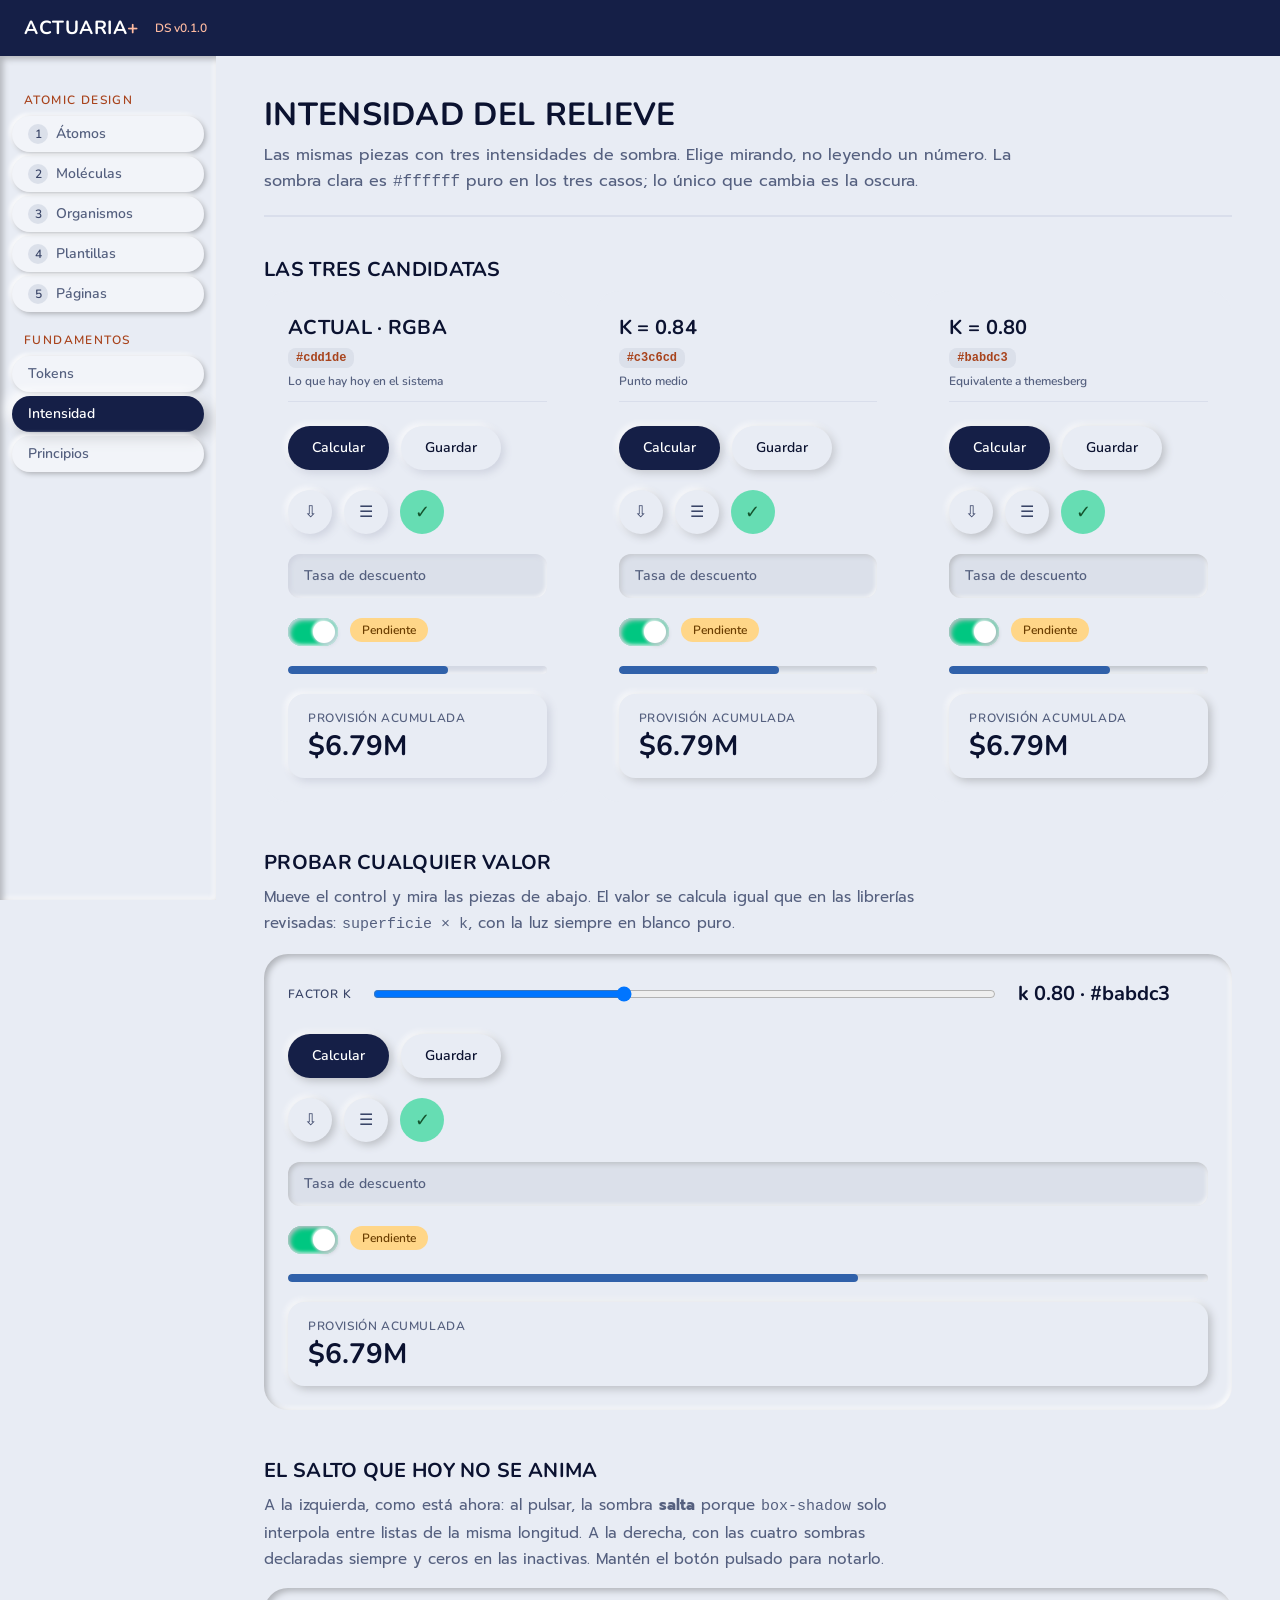
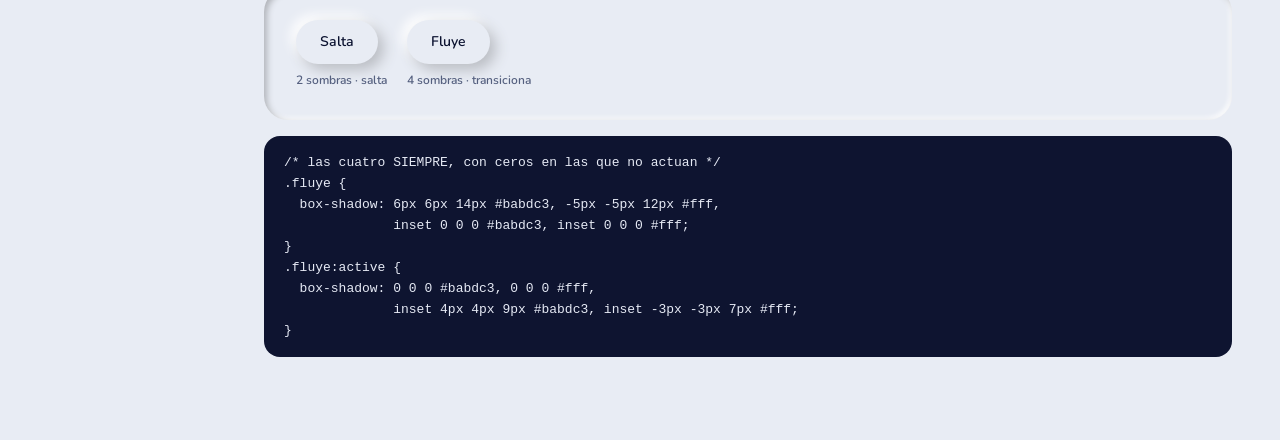
==== commit a47de405: "fix(atomos): la sombra pertenece al sustrato, no al elemento El usuario no se convencia de la sombra" ====
--- a/pages/00-intensidad.html
+++ b/pages/00-intensidad.html
@@ -10,7 +10,7 @@
 <link rel="stylesheet" href="../css/00b-fuentes.css?v=eaa7ce03">
 <link rel="stylesheet" href="../css/00-reset.css?v=e9a6c5a0">
 <link rel="stylesheet" href="../css/01-tokens.css?v=6ff3f15f">
-<link rel="stylesheet" href="../css/02-atomos.css?v=6ec226f5">
+<link rel="stylesheet" href="../css/02-atomos.css?v=f66e715c">
 <link rel="stylesheet" href="../css/90-escaparate.css?v=47f1fb61">
 </head>
 <body>
--- a/css/02-atomos.css
+++ b/css/02-atomos.css
@@ -36,14 +36,25 @@
   color: var(--txt-debil); cursor: not-allowed; opacity: .7;
 }
 
-/* Variante principal: la accion de sistema. Navy solido. */
+/* Variante principal: la accion de sistema. Navy solido.
+
+   LA SOMBRA PERTENECE AL SUSTRATO, NO AL ELEMENTO.
+   Error que cometimos: aplicar al boton navy la pareja de sombras DEL NAVY
+   (--n-dark) mientras el boton se apoya sobre un lienzo CLARO. El resultado
+   era una mancha azulada sucia alrededor del boton. La luz no sabe de que
+   color es el objeto: lo que oscurece o ilumina es la SUPERFICIE donde cae
+   la sombra. Sobre lienzo claro va la pareja clara; --n-dark queda
+   reservado a elementos que viven sobre una superficie navy. */
 .a-btn--principal {
   background: var(--p-navy); color: var(--txt-inverso);
-  box-shadow: var(--n-dark);
-}
-.a-btn--principal:hover  { box-shadow: 6px 6px 14px var(--neu-oscura-inv), -5px -5px 11px var(--neu-clara-inv),
-                                        inset 0 0 0 var(--neu-oscura-inv), inset 0 0 0 var(--neu-clara-inv); }
-.a-btn--principal:active { box-shadow: var(--n-in-dark); }
+  box-shadow: var(--n-sm);
+}
+.a-btn--principal:hover  { box-shadow: var(--n-md); }
+.a-btn--principal:active { box-shadow: var(--n-in-sm); }
+
+/* Sobre superficie navy, el mismo boton cambia de pareja. El tema manda. */
+.sup-inversa .a-btn--principal          { box-shadow: var(--n-dark); }
+.sup-inversa .a-btn--principal:active   { box-shadow: var(--n-in-dark); }
 
 /* Variante de acento: UNA por pantalla, y solo para la accion comercial.
    El naranja de marca no sostiene texto blanco (3.7:1), asi que el relleno
@@ -240,3 +251,33 @@
 .a-medallon--marca { background: var(--p-navy);     color: var(--txt-inverso); }
 .a-medallon--sm { width: 32px; font-size: 14px; }
 .a-medallon--lg { width: 56px; font-size: 24px; }
+
+/* ── a-anillo · Halo neumorfico ────────────────────────────────────────
+   Un anillo del color de la superficie que envuelve al boton. Nace en
+   actuaria.com, donde se adopto para evitar la sombra sucia bajo el boton
+   navy — y resulta ser la solucion neumorficamente CORRECTA, no un parche:
+
+   el neumorfismo extruye un objeto de su propia superficie, asi que un
+   elemento de otro color nunca puede estar realmente extruido. El anillo
+   resuelve la contradiccion: lo extruido es EL ANILLO, que si es del color
+   del lienzo, y la pastilla navy se apoya dentro, plana.
+
+   Usar cuando el boton navy o naranja deba destacar sobre lienzo claro sin
+   proyectar color. Reservarlo a UNA accion por pantalla: si todo lleva
+   anillo, el anillo deja de destacar nada. */
+.a-anillo {
+  display: inline-flex;
+  align-self: flex-start; width: fit-content;
+  padding: 6px;
+  border-radius: var(--r-pill);
+  background: var(--sup-app);
+  box-shadow: var(--n-sm);
+  transition: box-shadow var(--mov-rapido);
+}
+.a-anillo:hover { box-shadow: var(--n-md); }
+.a-anillo:active { box-shadow: var(--n-in-sm); }
+/* el boton de dentro NO lleva sombra: la lleva el anillo */
+.a-anillo > .a-btn,
+.a-anillo > .a-btn:hover,
+.a-anillo > .a-btn:active { box-shadow: none; transform: none; }
+.sup-inversa .a-anillo { background: var(--p-navy); box-shadow: var(--n-dark); }
